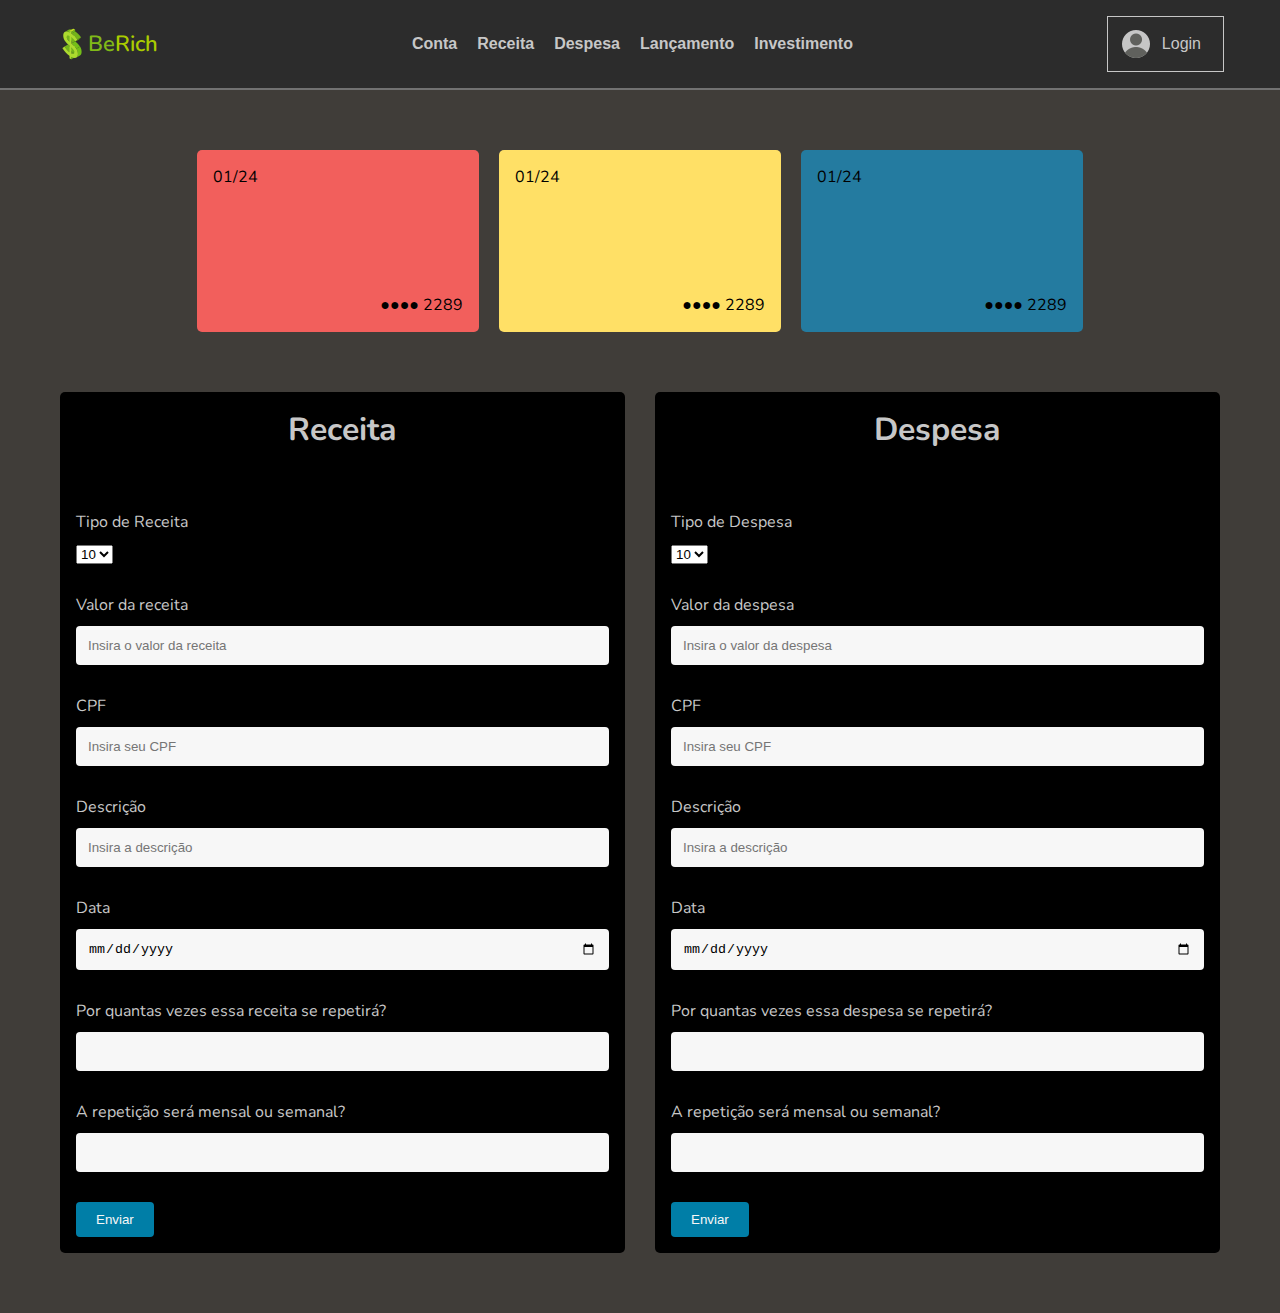
==== index.html @ 6bb950aa "Commit inicial" ====
<!DOCTYPE html>
<html lang="pt-br">
<head>
    <meta charset="UTF-8">
    <meta http-equiv="X-UA-Compatible" content="IE=edge">
    <meta name="viewport" content="width=device-width, initial-scale=1.0">
    <title>BeRich</title>
    <link rel="preconnect" href="https://fonts.googleapis.com">
    <link rel="preconnect" href="https://fonts.gstatic.com" crossorigin>
    <link href="https://fonts.googleapis.com/css2?family=Nunito:wght@400;700&display=swap" rel="stylesheet">
    <link rel="stylesheet" href="./css/style.css">
</head>
<body>

    <header class="header-bg">
        <div class="header container">
            <div class="logo">
                <img src="./img/icones/logo.png" alt="Icone do logo">
                <p><span>Be</span>Rich</p>
            </div>
            <nav>
                <ul class="menu-item">
                    <li><a href="./">Conta</a></li>
                    <li><a href="./">Receita</a></li>
                    <li><a href="./">Despesa</a></li>
                    <li><a href="./">Lançamento</a></li>
                    <li><a href="./">Investimento</a></li>
                </ul>
            </nav>
            <div class="btn-login">
                <div class="login">
                    <img src="./img/icones/usuario.png" alt="Usuario">
                    <a href="./">Login</a>
                </div>
                <button id="btn-mobile">
                    <span id="hamburguer"></span>
                </button>
            </div>
        </div>
    </header>

    <div class="cartao container">
        <div class="card">
            <p class="data">01/24</p>
            <p class="numero-card">●●●● 2289</p>
        </div>
        <div class="card">
            <p class="data">01/24</p>
            <p class="numero-card">●●●● 2289</p>
        </div>
        <div class="card">
            <p class="data">01/24</p>
            <p class="numero-card">●●●● 2289</p>
        </div>
    </div>

    <section class="form-receita-despesa container">
        <form class="form-receita" action="./">
            <h1>Receita</h1>
            <div class="col-1">
                <label for="tipoReceita">Tipo de Receita</label>
                <select name="tipo" id="tipo" required>
                    <option value="10">10</option>
                    <option value="20">20</option>
                </select>
            </div>
            <div>
                <label for="valor-receita">Valor da receita</label>
                <input type="text" id="receita" name="receita" placeholder="Insira o valor da receita">
            </div>
            <div class="col-2">
                <label for="cpf">CPF</label>
                <input type="number" id="cpf" name="cpf" placeholder="Insira seu CPF">
            </div>
            <div>
                <label for="descricao">Descrição</label>
                <input type="text" id="descricao" name="descricao" placeholder="Insira a descrição">
            </div>
            <div>
                <label for="data">Data</label>
                <input type="date" id="data" name="data">
            </div>
            <div>
                <label for="repeticao">Por quantas vezes essa receita se repetirá?</label>
                <input type="text" id="repeticao" name="repeticao">
            </div>
            <div>
                <label for="mensal-semanal">A repetição será mensal ou semanal?</label>
                <input type="text" id="mensal-semanal" name="mensal-semanal">
            </div>

            <button class="btn" type="submit">Enviar</button>

        </form>


        <form class="form-despesa" action="./">
            <h1>Despesa</h1>
            <div>
                <label for="tipoDespesa">Tipo de Despesa</label>
                <select name="tipo" id="tipo" required>
                    <option value="10">10</option>
                    <option value="20">20</option>
                </select>
            </div>
            <div>
                <label for="valor-despesa">Valor da despesa</label>
                <input type="text" id="despesa" name="despesa" placeholder="Insira o valor da despesa">
            </div>
            <div>
                <label for="cpf">CPF</label>
                <input type="number" id="cpf" name="cpf" placeholder="Insira seu CPF">
            </div>
            <div>
                <label for="descricao">Descrição</label>
                <input type="text" id="descricao" name="descricao" placeholder="Insira a descrição">
            </div>
            <div>
                <label for="data">Data</label>
                <input type="date" id="data" name="data">
            </div>
            <div>
                <label for="repeticao">Por quantas vezes essa despesa se repetirá?</label>
                <input type="text" id="repeticao" name="repeticao">
            </div>
            <div>
                <label for="mensal-semanal">A repetição será mensal ou semanal?</label>
                <input type="text" id="mensal-semanal" name="mensal-semanal">
            </div>

            <button class="btn" type="submit">Enviar</button>

        </form>
    </section>
    
    <script src="./js/script.js"></script>
</body>
</html>
---- css/style.css ----
/* Global */
@import './global/reset.css';
@import './global/componentes.css';
@import './global/header.css';

/* Home */
@import './home/cartao.css';
@import './home/form.css';
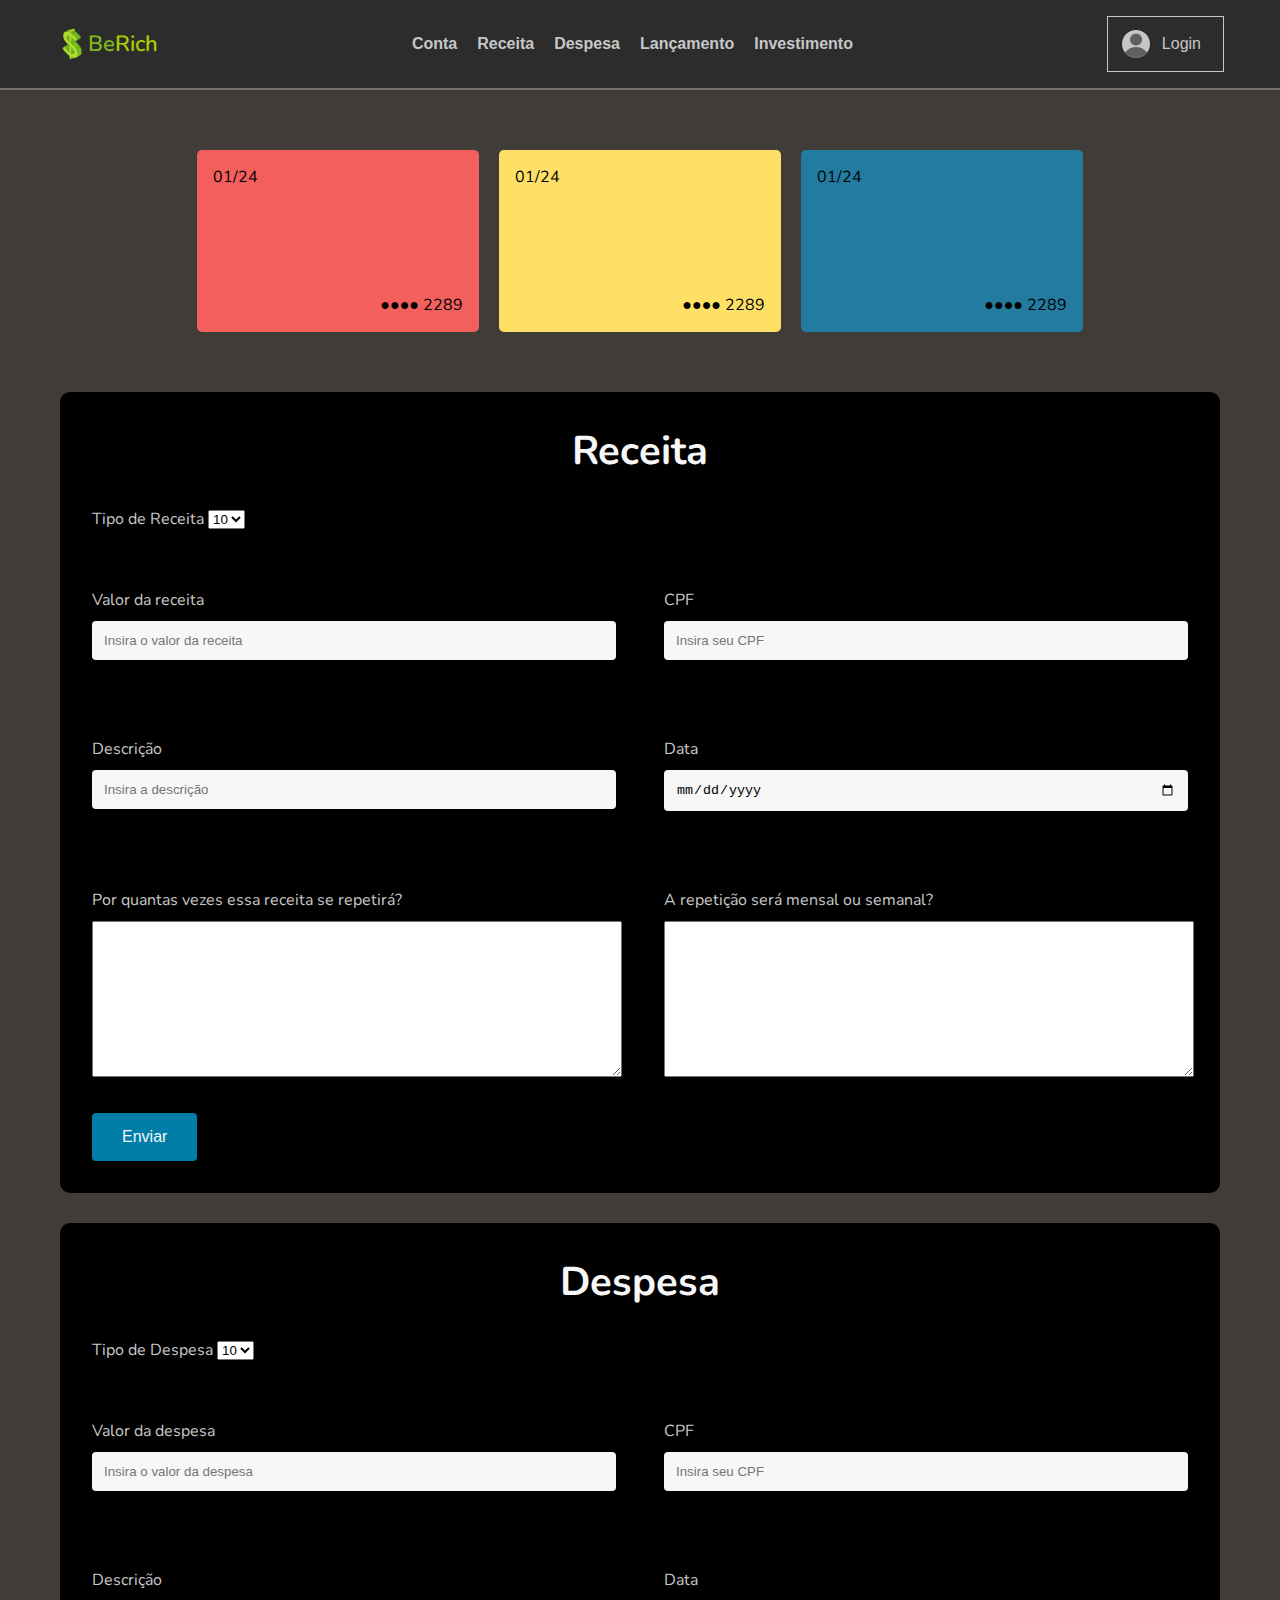
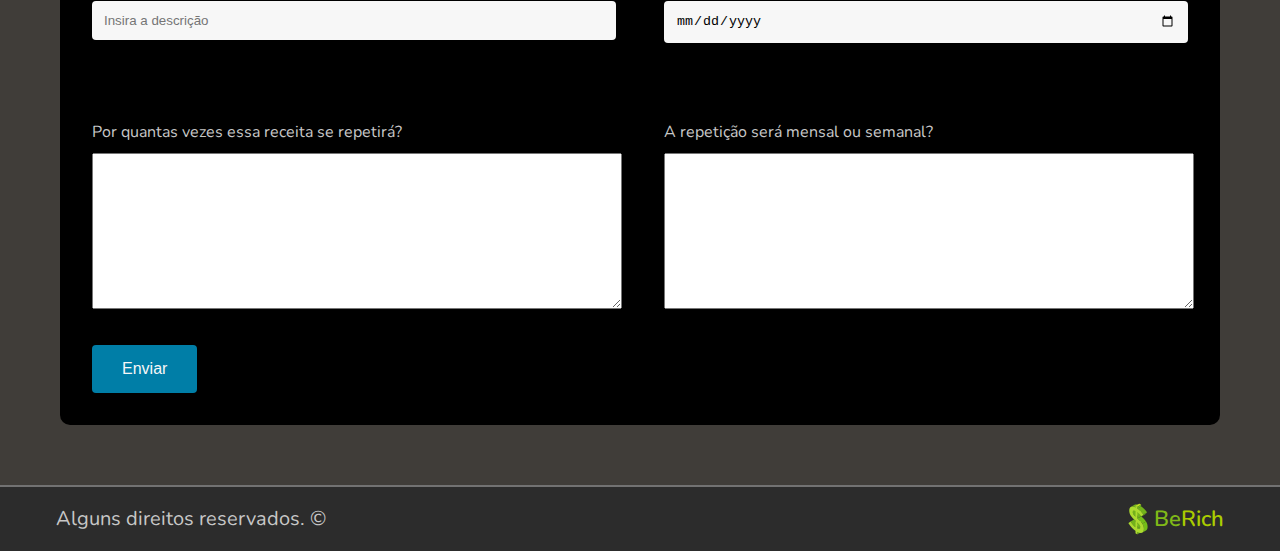
==== commit 74a547e7: "refatoraçao de codigo" ====
--- a/index.html
+++ b/index.html
@@ -40,7 +40,23 @@
     </header>
 
     <div class="cartao container">
-        <div class="card">
+        <ul>
+            <li class="card">
+                <p class="data">01/24</p>
+                <p class="numero-card">●●●● 2289</p>
+            </li>
+
+            <li class="card">
+                <p class="data">01/24</p>
+                <p class="numero-card">●●●● 2289</p>
+            </li>
+            <li class="card">
+                <p class="data">01/24</p>
+            <p class="numero-card">●●●● 2289</p>
+            </li>
+        </ul>
+
+        <!-- <div class="card">
             <p class="data">01/24</p>
             <p class="numero-card">●●●● 2289</p>
         </div>
@@ -51,12 +67,13 @@
         <div class="card">
             <p class="data">01/24</p>
             <p class="numero-card">●●●● 2289</p>
-        </div>
+        </div> -->
     </div>
 
     <section class="form-receita-despesa container">
-        <form class="form-receita" action="./">
+        <form class="form" action="./">
             <h1>Receita</h1>
+
             <div class="col-1">
                 <label for="tipoReceita">Tipo de Receita</label>
                 <select name="tipo" id="tipo" required>
@@ -64,74 +81,92 @@
                     <option value="20">20</option>
                 </select>
             </div>
-            <div>
-                <label for="valor-receita">Valor da receita</label>
-                <input type="text" id="receita" name="receita" placeholder="Insira o valor da receita">
+
+            <div class="form-item">
+                <div>
+                    <label for="valor-receita">Valor da receita</label>
+                    <input type="text" id="receita" name="receita" placeholder="Insira o valor da receita">
+                </div>
+                <div>
+                    <label for="cpf">CPF</label>
+                    <input type="number" id="cpf" name="cpf" placeholder="Insira seu CPF">
+                </div>
+                <div>
+                    <label for="descricao">Descrição</label>
+                    <input type="text" id="descricao" name="descricao" placeholder="Insira a descrição">
+                </div>
+                <div>
+                    <label for="data">Data</label>
+                    <input type="date" id="data" name="data">
+                </div>
+                <div>
+                    <label for="repeticao">Por quantas vezes essa receita se repetirá?</label>
+                    <textarea id="repeticao" name="repeticao" cols="50" rows="10"></textarea>
+                </div>
+                <div>
+                    <label for="mensal-semanal">A repetição será mensal ou semanal?</label>
+                    <textarea id="mensal-semanal" name="mensal-semanal" cols="50" rows="10"></textarea>
+                </div>
             </div>
-            <div class="col-2">
-                <label for="cpf">CPF</label>
-                <input type="number" id="cpf" name="cpf" placeholder="Insira seu CPF">
-            </div>
-            <div>
-                <label for="descricao">Descrição</label>
-                <input type="text" id="descricao" name="descricao" placeholder="Insira a descrição">
-            </div>
-            <div>
-                <label for="data">Data</label>
-                <input type="date" id="data" name="data">
-            </div>
-            <div>
-                <label for="repeticao">Por quantas vezes essa receita se repetirá?</label>
-                <input type="text" id="repeticao" name="repeticao">
-            </div>
-            <div>
-                <label for="mensal-semanal">A repetição será mensal ou semanal?</label>
-                <input type="text" id="mensal-semanal" name="mensal-semanal">
-            </div>
+
 
             <button class="btn" type="submit">Enviar</button>
 
         </form>
 
 
-        <form class="form-despesa" action="./">
+        <form class="form" action="./">
             <h1>Despesa</h1>
-            <div>
+            <div class="col-1">
                 <label for="tipoDespesa">Tipo de Despesa</label>
                 <select name="tipo" id="tipo" required>
                     <option value="10">10</option>
                     <option value="20">20</option>
                 </select>
             </div>
-            <div>
-                <label for="valor-despesa">Valor da despesa</label>
-                <input type="text" id="despesa" name="despesa" placeholder="Insira o valor da despesa">
-            </div>
-            <div>
-                <label for="cpf">CPF</label>
-                <input type="number" id="cpf" name="cpf" placeholder="Insira seu CPF">
-            </div>
-            <div>
-                <label for="descricao">Descrição</label>
-                <input type="text" id="descricao" name="descricao" placeholder="Insira a descrição">
-            </div>
-            <div>
-                <label for="data">Data</label>
-                <input type="date" id="data" name="data">
-            </div>
-            <div>
-                <label for="repeticao">Por quantas vezes essa despesa se repetirá?</label>
-                <input type="text" id="repeticao" name="repeticao">
-            </div>
-            <div>
-                <label for="mensal-semanal">A repetição será mensal ou semanal?</label>
-                <input type="text" id="mensal-semanal" name="mensal-semanal">
+
+            <div class="form-item">
+                <div>
+                    <label for="valor-despesa">Valor da despesa</label>
+                    <input type="text" id="despesa" name="despesa" placeholder="Insira o valor da despesa">
+                </div>
+                <div>
+                    <label for="cpf">CPF</label>
+                    <input type="number" id="cpf" name="cpf" placeholder="Insira seu CPF">
+                </div>
+                <div>
+                    <label for="descricao">Descrição</label>
+                    <input type="text" id="descricao" name="descricao" placeholder="Insira a descrição">
+                </div>
+                <div>
+                    <label for="data">Data</label>
+                    <input type="date" id="data" name="data">
+                </div>
+                <div>
+                    <label for="repeticao">Por quantas vezes essa receita se repetirá?</label>
+                    <textarea id="repeticao" name="repeticao" cols="50" rows="10"></textarea>
+                </div>
+                <div>
+                    <label for="mensal-semanal">A repetição será mensal ou semanal?</label>
+                    <textarea id="mensal-semanal" name="mensal-semanal" cols="50" rows="10"></textarea>
+                </div>
             </div>
 
             <button class="btn" type="submit">Enviar</button>
 
         </form>
     </section>
+
+    <footer class="footer-bg">
+        <div class="footer container">
+            <p>Alguns direitos reservados. ©</p>
+
+            <div class="logo">
+                <img src="./img/icones/logo.png" alt="Icone do logo">
+                <p><span>Be</span>Rich</p>
+            </div>
+        </div>
+    </footer>
     
     <script src="./js/script.js"></script>
 </body>
--- a/css/style.css
+++ b/css/style.css
@@ -2,6 +2,7 @@
 @import './global/reset.css';
 @import './global/componentes.css';
 @import './global/header.css';
+@import './global/footer.css';
 
 /* Home */
 @import './home/cartao.css';
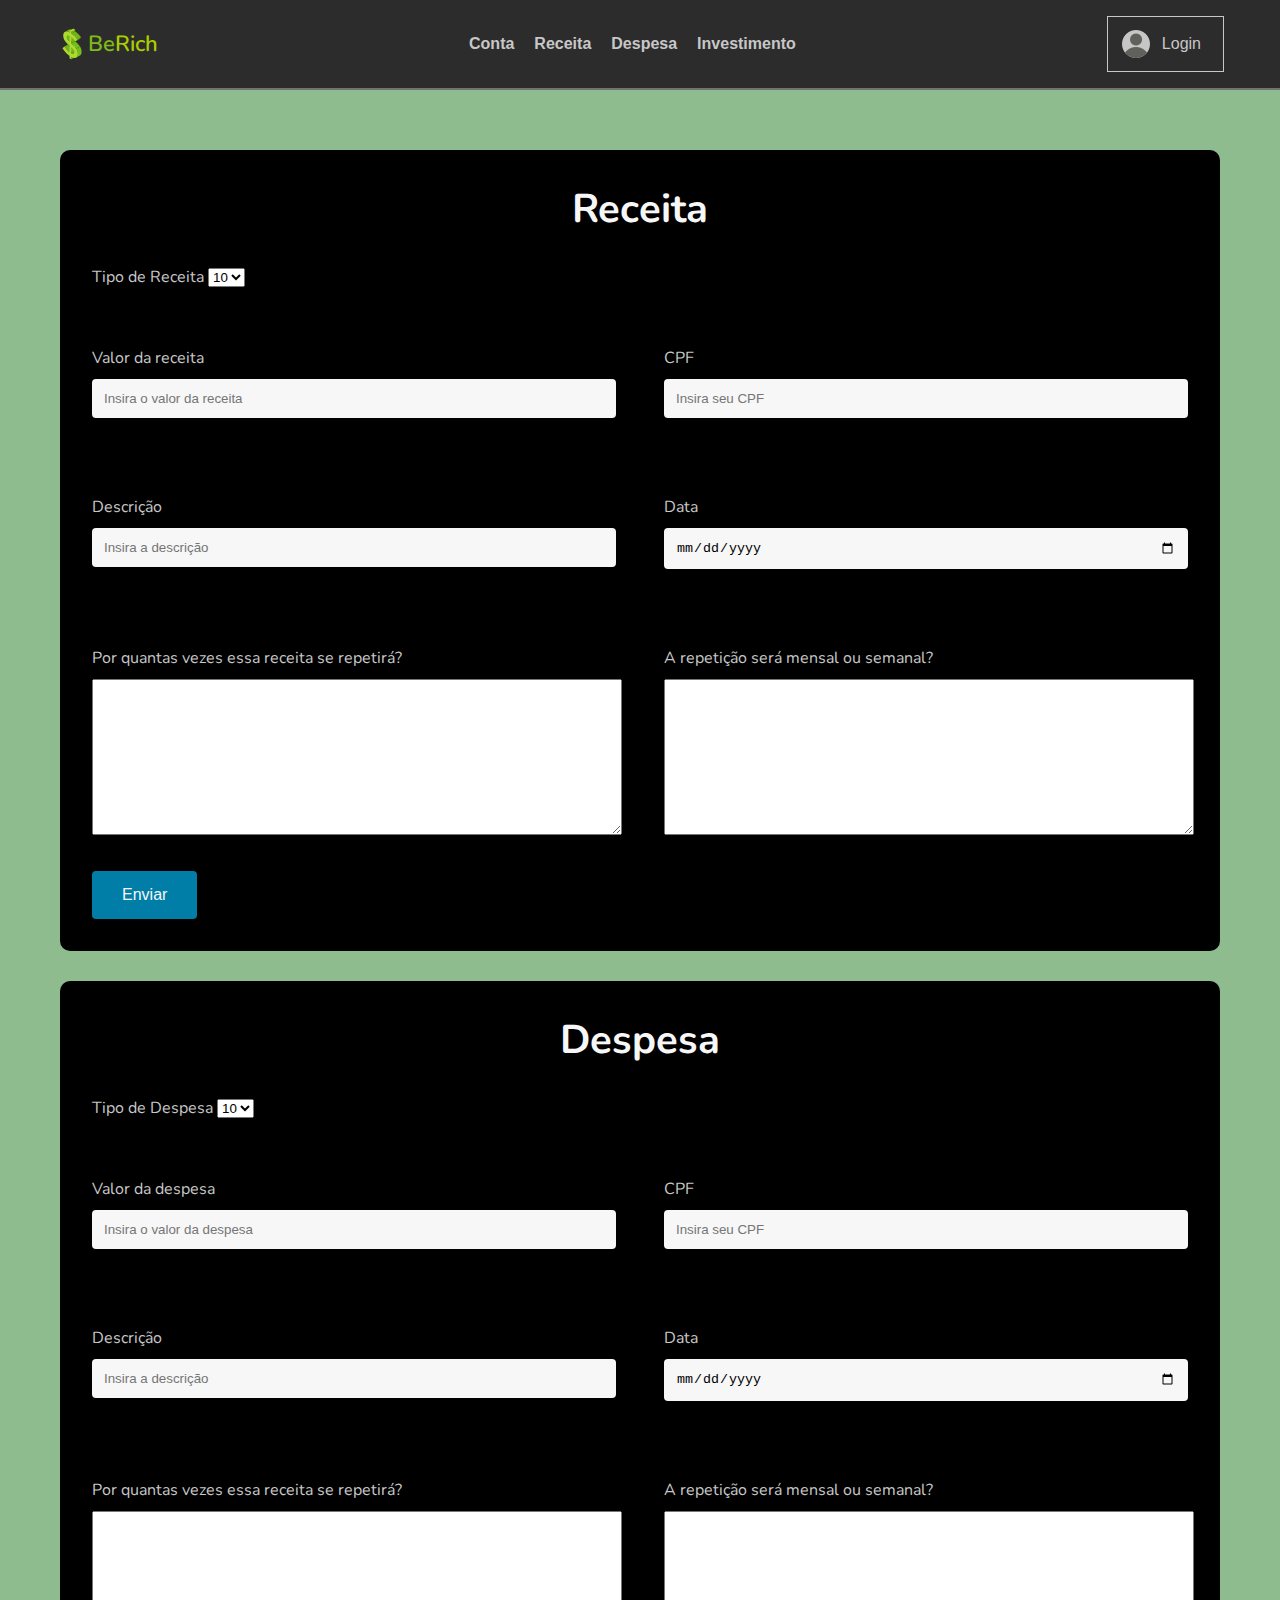
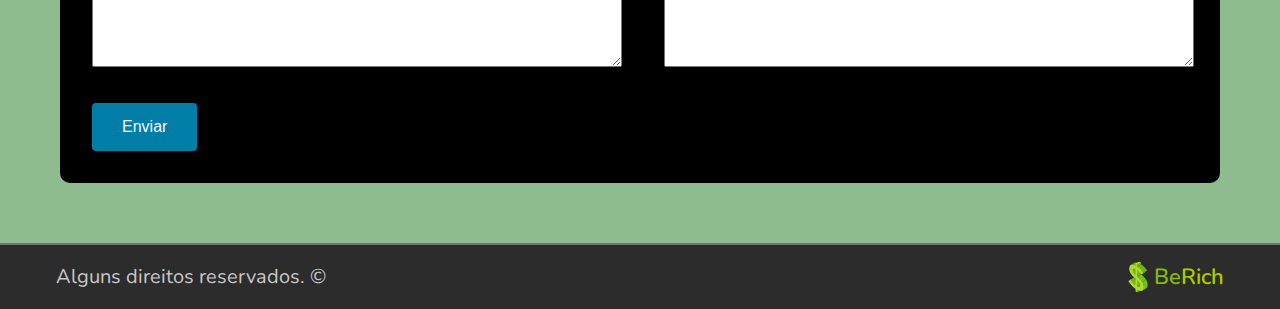
==== commit 06a9f44a: "telas de Receita, Despesa, e investimento" ====
--- a/index.html
+++ b/index.html
@@ -5,6 +5,7 @@
     <meta http-equiv="X-UA-Compatible" content="IE=edge">
     <meta name="viewport" content="width=device-width, initial-scale=1.0">
     <title>BeRich</title>
+    <link rel="icon" href="./img/icones/logo.png" type="image/svg+xml">
     <link rel="preconnect" href="https://fonts.googleapis.com">
     <link rel="preconnect" href="https://fonts.gstatic.com" crossorigin>
     <link href="https://fonts.googleapis.com/css2?family=Nunito:wght@400;700&display=swap" rel="stylesheet">
@@ -20,10 +21,9 @@
             </div>
             <nav>
                 <ul class="menu-item">
-                    <li><a href="./">Conta</a></li>
-                    <li><a href="./">Receita</a></li>
+                    <li><a href="./index.html">Conta</a></li>
+                    <li><a href="./receita.html">Receita</a></li>
                     <li><a href="./">Despesa</a></li>
-                    <li><a href="./">Lançamento</a></li>
                     <li><a href="./">Investimento</a></li>
                 </ul>
             </nav>
@@ -39,36 +39,6 @@
         </div>
     </header>
 
-    <div class="cartao container">
-        <ul>
-            <li class="card">
-                <p class="data">01/24</p>
-                <p class="numero-card">●●●● 2289</p>
-            </li>
-
-            <li class="card">
-                <p class="data">01/24</p>
-                <p class="numero-card">●●●● 2289</p>
-            </li>
-            <li class="card">
-                <p class="data">01/24</p>
-            <p class="numero-card">●●●● 2289</p>
-            </li>
-        </ul>
-
-        <!-- <div class="card">
-            <p class="data">01/24</p>
-            <p class="numero-card">●●●● 2289</p>
-        </div>
-        <div class="card">
-            <p class="data">01/24</p>
-            <p class="numero-card">●●●● 2289</p>
-        </div>
-        <div class="card">
-            <p class="data">01/24</p>
-            <p class="numero-card">●●●● 2289</p>
-        </div> -->
-    </div>
 
     <section class="form-receita-despesa container">
         <form class="form" action="./">
--- a/css/style.css
+++ b/css/style.css
@@ -5,5 +5,5 @@
 @import './global/footer.css';
 
 /* Home */
-@import './home/cartao.css';
+@import './home/tabela.css';
 @import './home/form.css';